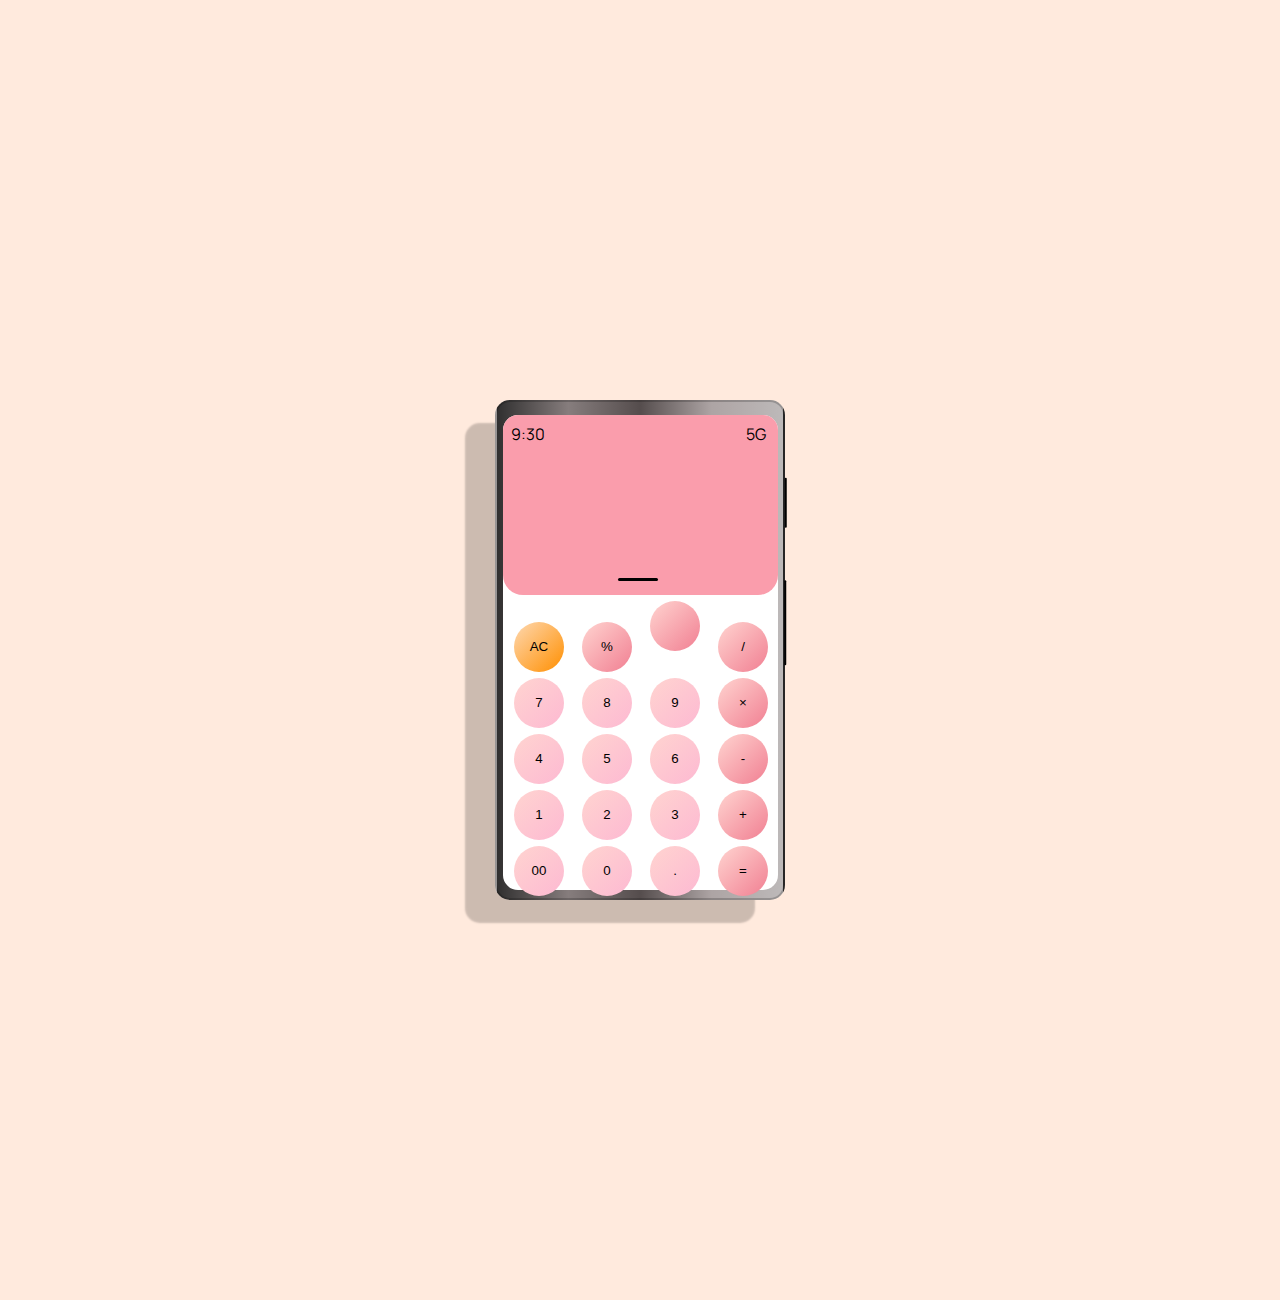
==== index.html @ 4abe02fc "Create index.html" ====
<!DOCTYPE html>
<html lang="en">

<head>
    <meta charset="UTF-8" />
    <title>Maha cute</title>
    <meta name="maha" content="you  cutey" />
    <link rel="stylesheet" href="css(1).css">
    <link rel="stylesheet" href="all.min.css"/>
</head>
<body>
  <div class="main">
    <div class="main1">
      <div class="main2">
        <div class="header">
        <span class="time">9:30</span>
        <span class="circle"><i class="fa-solid fa-circle"></i></span>
        <div class="contans">
          <span>5G</span>
          <i class="fa-brands fa-whatsapp" style="margin-right: 2px;"></i>
          <i class="fa-solid fa-wifi"></i>
          <i class="fa-solid fa-battery-full" style="transform: rotate(270deg);"></i>
        </div>
      </div>
       <input class="input" type="text">
       <span class="line"></span>
       
      </div>
      <div class="main3">
        <button class="acdelete" data-key="AC">AC</button>
        <button class="calculation" data-key="%">%</button>
        <button class="calculation" data-key="CC"><i class="fa-solid fa-delete-left"></i></button>
        <button class="calculation" data-key="/">/</button>
        <button class="numbers" data-key="7">7</button>
        <button class="numbers" data-key="8">8</button>
        <button class="numbers" data-key="9">9</button>
        <button class="calculation" data-key="*">×</button>
        <button class="numbers" data-key="4">4</button>
        <button class="numbers" data-key="5">5</button>
        <button class="numbers" data-key="6">6</button>
        <button class="calculation" data-key="-">-</button>
        <button class="numbers" data-key="1">1</button>
        <button class="numbers" data-key="2">2</button>
        <button class="numbers" data-key="3">3</button>
        <button class="calculation" data-key="+">+</button>
        <button class="numbers" data-key="00">00</button>
        <button class="numbers" data-key="0">0</button>
        <button class="numbers" data-key="." >.</button>
        <button class="result calculation" data-key="=">=</button>

       </div>
     
    </div>
  </div>
<script src="js(1).js"></script>
</body>
</html>
---- css(1).css ----
@import url('https://fonts.googleapis.com/css2?family=Manrope:wght@200..800&family=Red+Hat+Display:ital,wght@0,300..900;1,300..900&display=swap');
*{
    box-sizing: border-box;
    padding: 0;
    margin: 0;
}
body{
 font-family:"Manrope", serif ;
 background-color: #FFEADD;
}
.main{
    width: 290px;
    height: 500px;
    background-image: linear-gradient(to left,rgb(189, 185, 185),rgb(173, 164, 164),rgb(85, 77, 77) , rgb(134, 125, 125),rgb(48, 47, 47));
    margin: 40px auto;
    border-radius: 15px;
    position: relative;
    box-shadow: -30px 23px 2px rgba(0, 0, 0, 0.2);
    border: 2px rgba(0, 0, 0, 0.2) solid;
}
.main1{
    margin: 13px 6px;
    background-color: white;
    width: 275px;
    height: 475px;
    position: absolute;
    border-radius: 15px;
}
.main2{
    background:#fa9dac;
    border-radius: 15px 15px 20px 20px;
    width: 100%;
    height: 180px;
}
.header{
    display: flex;
    justify-content: space-between;
    padding: 8px;
}
.contans span{
    margin-right: 2px;
}
.circle{
    margin-right: -46px;
}
.input{
    background:#fa9dac;
    border: none;
    height: 90px;
    margin-top: 14px;
    padding: 14px;
    width: 100%;
    outline: none;
    font-size: 40px;
}
.line{
    width: 40px;
    height: 3px;
    background-color: black;
    position: absolute;
    margin-left: -160px;
    margin-top: 125px;
    border-radius: 19px;
}

button{
    width: 50px;
    height: 50px;
    border-radius: 50%;
    border: none;
    margin-left: 11px;
    margin-right: 4px;
    margin-top: 6px;
}

.acdelete{
    background-image: linear-gradient(to top left ,#FF8F00,#FED8B1);
    
}
.calculation{
    background-image: linear-gradient(to top left ,#f17f92,#ffd4d0);
    
}
.numbers{
    background-image: linear-gradient(to top left ,#fdb9d2,#ffd4d0);
   
}
.main::before{
    content: "";
    position: absolute;
    background-color: black;
    width: 85px;
    height: 1.5px;
    transform: rotate(90deg);
    left: 246px;
    top: 220px;
    border-radius: 16px;
}
.main::after{
    content: "";
    position: absolute;
    background-color: black;
    width: 50px;
    height: 1.5px;
    transform: rotate(90deg);
    left: 264px;
    top: 100px;
    border-radius: 25px;
}
@media(min-width:600px){
    .main{
        margin: 400px auto; 
    }
}
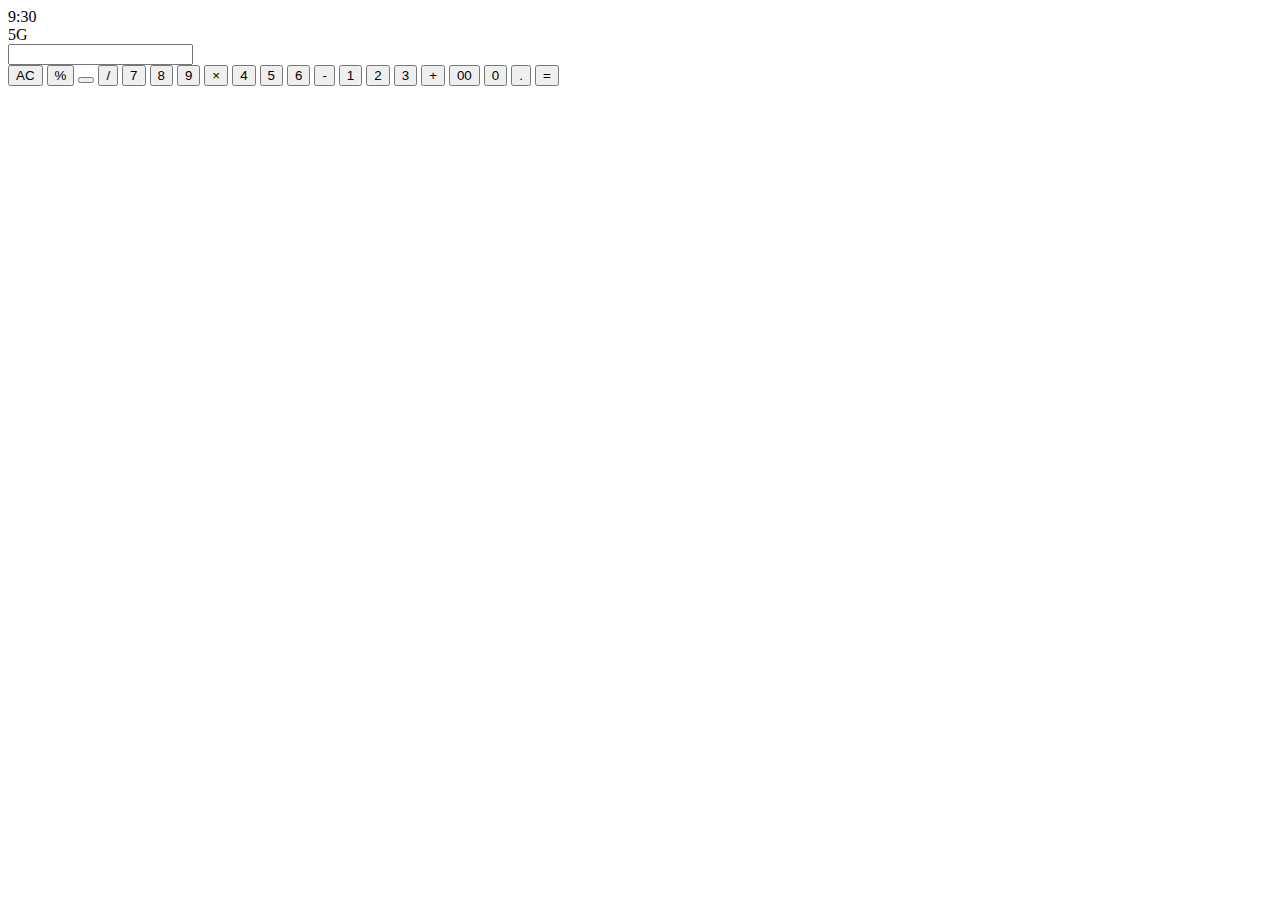
==== commit 3119b3da: "Update index.html" ====
--- a/index.html
+++ b/index.html
@@ -5,7 +5,7 @@
     <meta charset="UTF-8" />
     <title>Maha cute</title>
     <meta name="maha" content="you  cutey" />
-    <link rel="stylesheet" href="css(1).css">
+    <link rel="stylesheet" href="css.css">
     <link rel="stylesheet" href="all.min.css"/>
 </head>
 <body>
@@ -52,6 +52,6 @@
      
     </div>
   </div>
-<script src="js(1).js"></script>
+<script src="js.js"></script>
 </body>
 </html>
